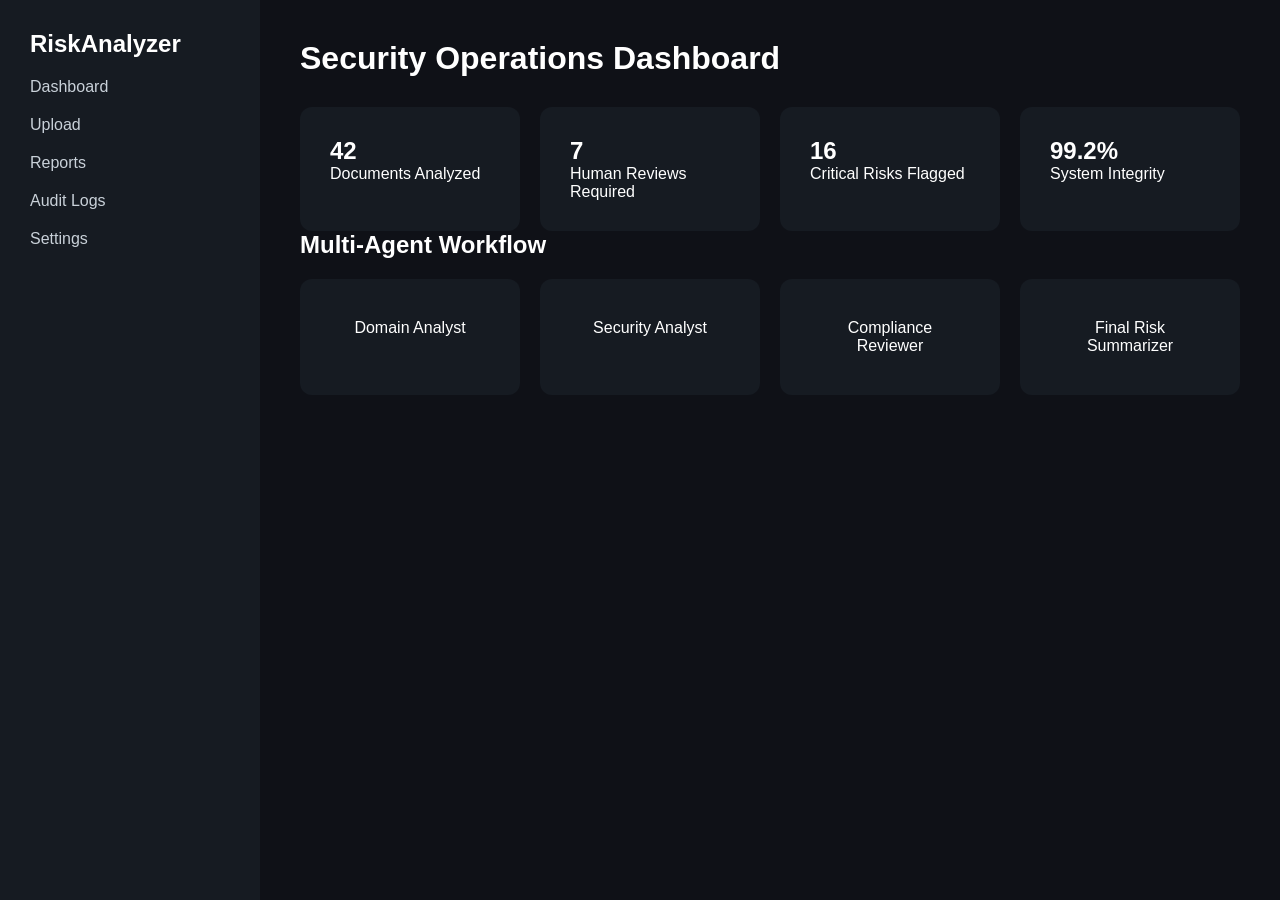
==== frontend/dashboard.html @ d45e9801 "Did the frontend -Ram" ====
<!DOCTYPE html>
<html lang="en">
<head>
  <meta charset="UTF-8"/>
  <meta name="viewport" content="width=device-width, initial-scale=1.0"/>
  <title>Dashboard</title>
  <link rel="stylesheet" href="css/style.css"/>
</head>
<body>

<div class="dashboard">

  <aside class="sidebar">

    <h2>RiskAnalyzer</h2>

    <a href="dashboard.html">Dashboard</a>
    <a href="upload.html">Upload</a>
    <a href="report.html">Reports</a>
    <a href="audit.html">Audit Logs</a>
    <a href="settings.html">Settings</a>

  </aside>

  <main class="main-content">

    <h1>Security Operations Dashboard</h1>

    <div class="stats-grid">

      <div class="stat-card">
        <h2>42</h2>
        <p>Documents Analyzed</p>
      </div>

      <div class="stat-card">
        <h2>7</h2>
        <p>Human Reviews Required</p>
      </div>

      <div class="stat-card">
        <h2>16</h2>
        <p>Critical Risks Flagged</p>
      </div>

      <div class="stat-card">
        <h2>99.2%</h2>
        <p>System Integrity</p>
      </div>

    </div>

    <section class="agent-workflow">

      <h2>Multi-Agent Workflow</h2>

      <div class="workflow-grid">

        <div class="workflow-card">
          Domain Analyst
        </div>

        <div class="workflow-card">
          Security Analyst
        </div>

        <div class="workflow-card">
          Compliance Reviewer
        </div>

        <div class="workflow-card">
          Final Risk Summarizer
        </div>

      </div>

    </section>

  </main>

</div>

</body>
</html>
---- frontend/css/style.css ----
* {
    margin: 0;
    padding: 0;
    box-sizing: border-box;
    font-family: Arial, sans-serif;
  }
  
  body {
    background: #0f1117;
    color: white;
  }
  
  /* NAVBAR */
  
  .navbar {
    display: flex;
    justify-content: space-between;
    padding: 20px 60px;
    background: #161b22;
    border-bottom: 1px solid #2b313c;
  }
  
  .logo {
    font-size: 24px;
    font-weight: bold;
  }
  
  /* HERO */
  
  .hero {
    height: 90vh;
    display: flex;
    justify-content: center;
    align-items: center;
    text-align: center;
    padding: 40px;
  }
  
  .hero h1 {
    font-size: 60px;
    margin-bottom: 20px;
  }
  
  .hero p {
    max-width: 800px;
    margin: auto;
    color: #b8c1cc;
    line-height: 1.6;
  }
  
  .hero-buttons {
    margin-top: 30px;
  }
  
  .btn-primary,
  .btn-secondary {
    padding: 14px 24px;
    border-radius: 8px;
    text-decoration: none;
    margin: 10px;
    display: inline-block;
  }
  
  .btn-primary {
    background: #2563eb;
    color: white;
  }
  
  .btn-secondary {
    border: 1px solid #2563eb;
    color: #2563eb;
  }
  
  /* FEATURES */
  
  .features {
    display: grid;
    grid-template-columns: repeat(auto-fit,minmax(250px,1fr));
    gap: 20px;
    padding: 60px;
  }
  
  .feature-card {
    background: #161b22;
    padding: 30px;
    border-radius: 12px;
    border: 1px solid #2b313c;
  }
  
  /* LOGIN */
  
  .center-container {
    height: 100vh;
    display: flex;
    justify-content: center;
    align-items: center;
  }
  
  .login-card {
    background: #161b22;
    padding: 40px;
    border-radius: 12px;
    width: 400px;
  }
  
  .login-card input {
    width: 100%;
    margin-top: 20px;
    padding: 14px;
    background: #0f1117;
    border: 1px solid #2b313c;
    color: white;
  }
  
  /* DASHBOARD */
  
  .dashboard {
    display: flex;
  }
  
  .sidebar {
    width: 260px;
    background: #161b22;
    height: 100vh;
    padding: 30px;
  }
  
  .sidebar a {
    display: block;
    margin-top: 20px;
    color: #c9d1d9;
    text-decoration: none;
  }
  
  .main-content {
    flex: 1;
    padding: 40px;
  }
  
  .stats-grid {
    display: grid;
    grid-template-columns: repeat(4,1fr);
    gap: 20px;
    margin-top: 30px;
  }
  
  .stat-card {
    background: #161b22;
    padding: 30px;
    border-radius: 12px;
  }
  
  /* WORKFLOW */
  
  .workflow-grid {
    display: grid;
    grid-template-columns: repeat(4,1fr);
    gap: 20px;
    margin-top: 20px;
  }
  
  .workflow-card {
    background: #161b22;
    padding: 40px;
    border-radius: 12px;
    text-align: center;
  }
  
  /* UPLOAD */
  
  .upload-container {
    padding: 60px;
  }
  
  .upload-box {
    margin-top: 30px;
    background: #161b22;
    padding: 60px;
    border: 2px dashed #2563eb;
    border-radius: 12px;
    text-align: center;
  }
  
  /* REPORTS */
  
  .report-layout {
    display: flex;
    gap: 20px;
    padding: 40px;
  }
  
  .chat-panel,
  .report-panel {
    flex: 1;
    background: #161b22;
    padding: 30px;
    border-radius: 12px;
  }
  
  .chat-window {
    height: 400px;
    overflow-y: auto;
    margin-top: 20px;
  }
  
  .message {
    padding: 12px;
    margin-bottom: 12px;
    border-radius: 8px;
  }
  
  .ai {
    background: #1f2937;
  }
  
  .user {
    background: #2563eb;
  }
  
  /* AUDIT */
  
  .audit-container {
    padding: 40px;
  }
  
  table {
    width: 100%;
    margin-top: 30px;
    border-collapse: collapse;
  }
  
  th,
  td {
    border: 1px solid #2b313c;
    padding: 14px;
  }
  
  /* SETTINGS */
  
  .settings-container {
    padding: 40px;
  }
  
  .settings-card {
    background: #161b22;
    padding: 30px;
    border-radius: 12px;
    width: 500px;
  }
  
  .settings-card label {
    display: block;
    margin-top: 20px;
  }
  
  .settings-card select,
  .settings-card input {
    width: 100%;
    margin-top: 10px;
    padding: 12px;
    background: #0f1117;
    border: 1px solid #2b313c;
    color: white;
  }
  
  footer {
    text-align: center;
    padding: 40px;
    color: #8b949e;
  }
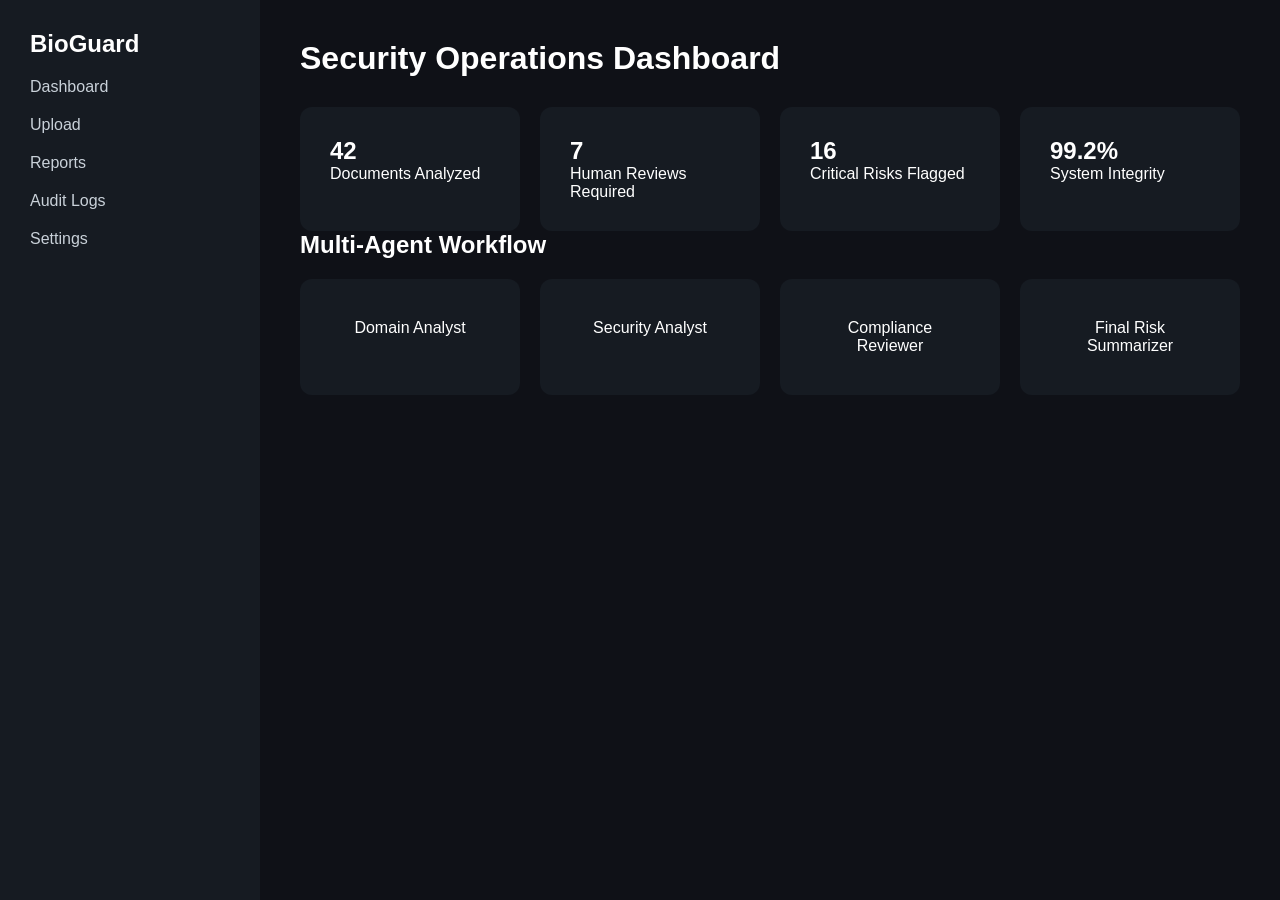
==== commit bf6cecf5: "Name" ====
--- a/frontend/dashboard.html
+++ b/frontend/dashboard.html
@@ -12,7 +12,7 @@
 
   <aside class="sidebar">
 
-    <h2>RiskAnalyzer</h2>
+    <h2>BioGuard</h2>
 
     <a href="dashboard.html">Dashboard</a>
     <a href="upload.html">Upload</a>
